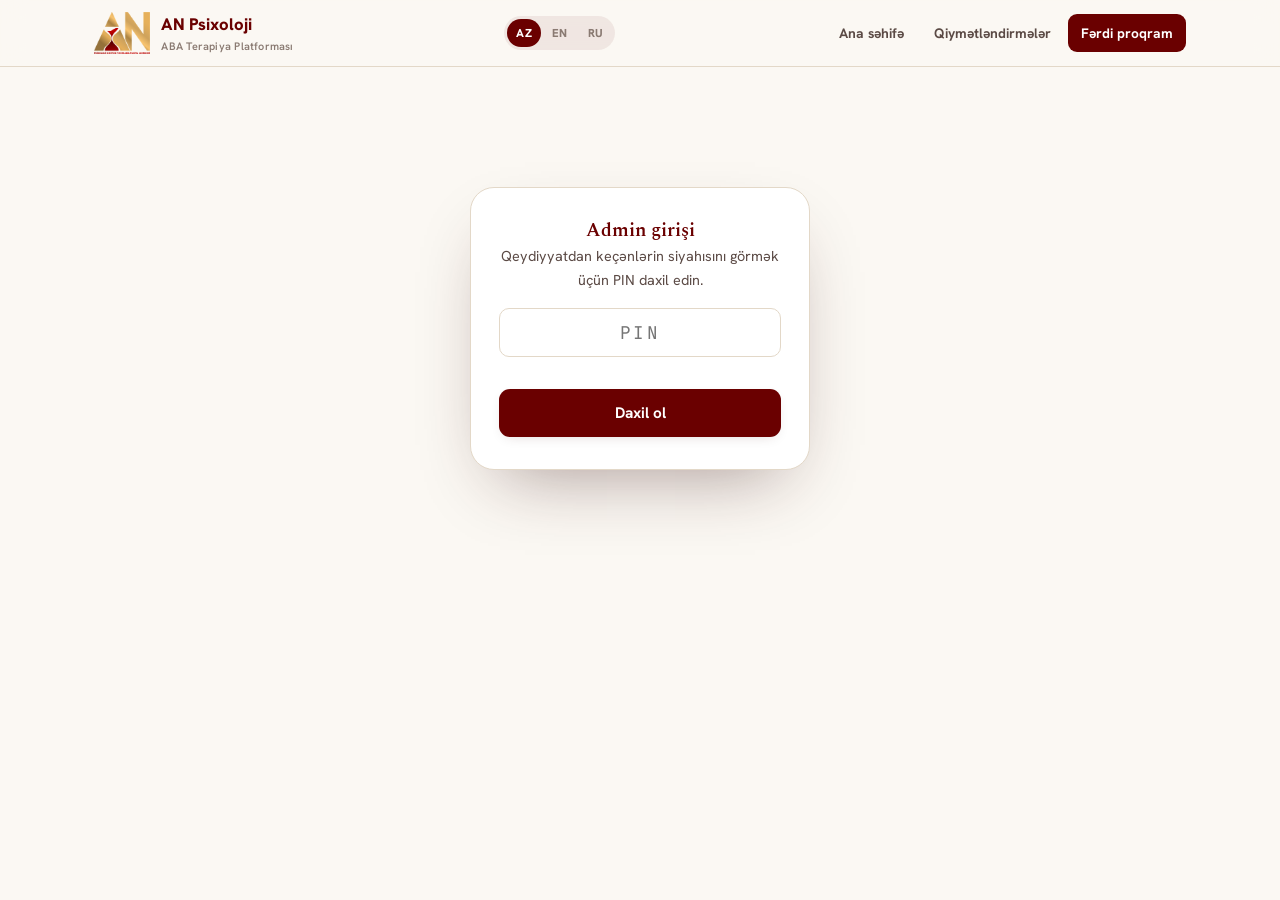
==== admin.html @ 9712e252 "Admin PIN sahəsi: hərf daxil etməyə icazə verildi" ====
<!DOCTYPE html><html lang="az"><head><meta charset="UTF-8"><meta name="viewport" content="width=device-width, initial-scale=1.0">
<title>Admin — Qeydiyyatlar | AN Psixoloji</title>
<meta name="robots" content="noindex, nofollow">
<link rel="stylesheet" href="assets/style.css?v=20260714g">
<link rel="manifest" href="manifest.json"><meta name="theme-color" content="#6A0000"><link rel="apple-touch-icon" href="icon-192.png"><link rel="icon" type="image/png" href="icon-192.png">
<style>
.admin-wrap{max-width:900px;margin:0 auto;padding:100px 24px 60px}
.pin-box{max-width:340px;margin:120px auto;background:#fff;border:1px solid var(--line);border-radius:var(--r-lg);
  padding:32px 28px;box-shadow:var(--shadow-lg);text-align:center}
.pin-box input{width:100%;font-size:1.1rem;text-align:center;letter-spacing:.15em;padding:12px;
  border:1px solid var(--line);border-radius:10px;margin:16px 0;font-family:'JetBrains Mono',monospace}
.pin-err{color:var(--low,#b34242);font-size:.85rem;min-height:1.2em}
.admin-table{width:100%;border-collapse:collapse;background:#fff;border-radius:var(--r);overflow:hidden;
  box-shadow:var(--shadow-sm);margin-top:20px}
.admin-table th{background:var(--cream);color:var(--bordo);text-align:left;padding:12px 16px;font-size:.82rem;
  text-transform:uppercase;letter-spacing:.04em}
.admin-table td{padding:12px 16px;border-top:1px solid var(--line);font-size:.92rem}
.admin-table tr:hover td{background:var(--paper)}
.admin-top{display:flex;justify-content:space-between;align-items:center;flex-wrap:wrap;gap:12px;margin-bottom:6px}
.admin-count{background:var(--bordo);color:#fff;border-radius:999px;padding:5px 14px;font-size:.82rem;font-weight:700}
#adminSearch{max-width:260px}
.empty-note{text-align:center;padding:40px;color:var(--ink-2)}
</style>
</head><body>
<header class="nav"><div class="wrap nav-in"><a href="index.html" class="brand" onclick="handleLogoTap(event)"><img src="logo.png" alt="AN Psixoloji Dəstək və Reabilitasiya Mərkəzi" class="logo-img"><span>AN Psixoloji<small>ABA Terapiya Platforması</small></span></a><div class="lang-switch"></div><button class="burger" onclick="toggleNav()" aria-label="Menyu">☰</button><nav class="nav-links" id="navLinks"><a href="index.html" data-i18n="nav_home">Ana səhifə</a><a href="qiymetlendirmeler.html" data-i18n="nav_assess">Qiymətləndirmələr</a><a href="proqram.html" class="cta" data-i18n="nav_program">Fərdi proqram</a></nav></div></header>

<div id="pinScreen" class="pin-box">
  <h3 style="margin-bottom:4px">Admin girişi</h3>
  <p class="muted" style="font-size:.9rem">Qeydiyyatdan keçənlərin siyahısını görmək üçün PIN daxil edin.</p>
  <input id="pinInput" type="password" placeholder="PIN" autocomplete="off" autocapitalize="characters">
  <div class="pin-err" id="pinErr"></div>
  <button class="btn btn-primary btn-block" onclick="checkPin()">Daxil ol</button>
</div>

<main id="adminMain" class="admin-wrap" style="display:none">
  <div class="admin-top">
    <div style="display:flex;gap:10px;align-items:center;flex-wrap:wrap">
      <h2 style="margin:0">Qeydiyyatdan keçənlər</h2>
      <span class="admin-count" id="regCount">0</span>
      <span class="admin-count" id="regRealCount" style="background:var(--teal)">0 SMS</span>
      <span class="admin-count" id="regBypassCount" style="background:var(--gold-2)">0 sınaq</span>
    </div>
    <input id="adminSearch" type="text" placeholder="Ad, iş yeri və ya nömrə axtar..." oninput="renderTable()">
  </div>
  <table class="admin-table">
    <thead><tr><th>Ad Soyad</th><th>İş yeri</th><th>Telefon</th><th>Tarix</th><th>Tip</th></tr></thead>
    <tbody id="regBody"></tbody>
  </table>
  <div class="empty-note" id="emptyNote" style="display:none">Hələ heç kim qeydiyyatdan keçməyib.</div>
</main>

<script src="assets/i18n.js?v=20260714g"></script>
<script src="assets/core.js?v=20260714g"></script>
<script>
const ADMIN_PIN = "AN2026EA";
let allRegs = [];

function checkPin(){
  const v = document.getElementById('pinInput').value.trim();
  if(v !== ADMIN_PIN){ document.getElementById('pinErr').textContent = 'Yanlış PIN.'; return; }
  document.getElementById('pinScreen').style.display='none';
  document.getElementById('adminMain').style.display='block';
  loadRegs();
}
document.getElementById('pinInput').addEventListener('keydown', e=>{ if(e.key==='Enter') checkPin(); });

async function loadRegs(){
  await abaEnsureFirebase();
  firebase.database().ref('aba_terapiya/registrations').on('value', snap=>{
    const val = snap.val() || {};
    allRegs = Object.values(val).sort((a,b)=>(b.ts||0)-(a.ts||0));
    renderTable();
  });
}
function renderTable(){
  const q = (document.getElementById('adminSearch').value||'').toLowerCase();
  const filtered = allRegs.filter(r =>
    (r.adSoyad||'').toLowerCase().includes(q) ||
    (r.isYeri||'').toLowerCase().includes(q) ||
    (r.phone||'').toLowerCase().includes(q)
  );
  const bypassCount = allRegs.filter(r=>r.bypass).length;
  document.getElementById('regCount').textContent = allRegs.length + ' toplam';
  document.getElementById('regRealCount').textContent = (allRegs.length - bypassCount) + ' SMS';
  document.getElementById('regBypassCount').textContent = bypassCount + ' sınaq';
  document.getElementById('emptyNote').style.display = filtered.length ? 'none' : 'block';
  document.getElementById('regBody').innerHTML = filtered.map(r => {
    const d = r.ts ? new Date(r.ts).toLocaleDateString('az-AZ',{year:'numeric',month:'short',day:'numeric'}) : '—';
    const tip = r.bypass ? '<span style="color:var(--gold-2);font-weight:700">Sınaq</span>' : '<span style="color:var(--teal-2);font-weight:700">SMS</span>';
    return `<tr><td>${esc(r.adSoyad)}</td><td>${esc(r.isYeri)}</td><td>${esc(r.phone)}</td><td>${d}</td><td>${tip}</td></tr>`;
  }).join('');
}
function esc(s){ const d=document.createElement('div'); d.textContent=s||''; return d.innerHTML; }
</script>
</body></html>
---- assets/style.css ----
/* ============================================================
   AN Psixoloji — ABA Terapiya Platforması
   Paylaşılan dizayn sistemi
   Brend: bordo #6A0000 · qızılı #D2A55D · teal #2A9D8F
============================================================ */
@import url('https://fonts.googleapis.com/css2?family=Spectral:ital,wght@0,400;0,500;0,600;0,700;0,800;1,400;1,500&family=Hanken+Grotesk:wght@400;500;600;700;800;900&family=JetBrains+Mono:wght@500;600&display=swap');

:root{
  --bordo:#6A0000;
  --bordo-2:#8a2020;
  --bordo-3:#4a0000;
  --gold:#D2A55D;
  --gold-2:#b9863a;
  --gold-soft:#e9d3ab;
  --teal:#2A9D8F;
  --teal-2:#1f7268;
  --teal-soft:#bfe3dd;
  --ink:#2a1c1c;
  --ink-2:#5b4a45;
  --ink-3:#8a7a72;
  --paper:#FBF8F3;
  --cream:#F3ECE0;
  --cream-2:#ece1cf;
  --line:#e3d8c8;
  --white:#fff;
  --ok:#2A9D8F;
  --mid:#c98a1e;
  --low:#b34242;
  --shadow-sm:0 4px 14px -6px rgba(58,20,20,.2);
  --shadow:0 16px 44px -20px rgba(58,20,20,.35);
  /* Alət rəng vurğusu — hər alət səhifəsi bunu öz rənginə dəyişir */
  --accent:#6A0000;
  --accent-2:#8a2020;
  --accent-soft:#f0e2e2;
  --shadow-lg:0 30px 70px -30px rgba(58,20,20,.45);
  --r:16px;
  --r-lg:24px;
  --ease:cubic-bezier(.22,1,.36,1);
}
*{box-sizing:border-box;margin:0;padding:0}
html{scroll-behavior:smooth}
body{
  font-family:'Hanken Grotesk',system-ui,sans-serif;
  background:var(--paper);color:var(--ink);line-height:1.62;
  -webkit-font-smoothing:antialiased;overflow-x:hidden;
}
h1,h2,h3,h4,h5{font-family:'Spectral',Georgia,serif;line-height:1.14;font-weight:600;color:var(--bordo)}
a{color:inherit}
img,svg{max-width:100%;display:block}
.wrap{max-width:1140px;margin:0 auto;padding:0 24px}
.narrow{max-width:880px;margin:0 auto;padding:0 24px}
.eyebrow{font-size:.72rem;letter-spacing:.22em;text-transform:uppercase;font-weight:800;color:var(--teal-2)}
.mono{font-family:'JetBrains Mono',monospace}
.muted{color:var(--ink-2)}

/* ---------- NAV ---------- */
.nav{position:sticky;top:0;z-index:100;background:rgba(251,248,243,.85);
  backdrop-filter:blur(12px);border-bottom:1px solid var(--line)}
.nav-in{display:flex;align-items:center;justify-content:space-between;height:66px}
.brand{display:flex;align-items:center;gap:11px;font-weight:800;color:var(--bordo);
  font-size:1.05rem;text-decoration:none}
.brand .logo{width:40px;height:40px;border-radius:11px;
  background:linear-gradient(135deg,var(--bordo),var(--bordo-2));
  display:grid;place-items:center;box-shadow:var(--shadow-sm)}
.brand .logo-img{height:42px;width:auto;display:block}
.brand small{display:block;font-size:.68rem;font-weight:600;color:var(--ink-3);letter-spacing:.02em}
.nav-links{display:flex;gap:4px;align-items:center}
.nav-links a{font-size:.86rem;font-weight:700;color:var(--ink-2);text-decoration:none;
  padding:8px 13px;border-radius:9px;transition:.2s var(--ease)}
.nav-links a:hover,.nav-links a.active{background:var(--cream);color:var(--bordo)}
.nav-links a.cta{background:var(--bordo);color:#fff}
.nav-links a.cta:hover{background:var(--bordo-2);color:#fff}
.burger{display:none;background:none;border:1px solid var(--line);border-radius:9px;
  width:42px;height:42px;font-size:1.2rem;cursor:pointer;color:var(--bordo)}
@media(max-width:880px){
  .nav-links{position:absolute;top:66px;left:0;right:0;flex-direction:column;align-items:stretch;
    background:var(--paper);border-bottom:1px solid var(--line);padding:12px 24px;gap:6px;
    display:none}
  .nav-links.open{display:flex}
  .nav-links a{padding:11px 14px}
  .burger{display:grid;place-items:center}
}

/* ---------- HERO ---------- */
.hero{position:relative;overflow:hidden;border-bottom:1px solid var(--line);
  background:radial-gradient(circle at 88% -20%,rgba(210,165,93,.28),transparent 42%),
    radial-gradient(circle at -5% 120%,rgba(42,157,143,.18),transparent 45%),var(--paper)}
.hero-grid{display:grid;grid-template-columns:1.05fr .95fr;gap:40px;align-items:center;padding:70px 0 64px;position:relative;z-index:2}
.hero-box{background:#fff;border:1px solid var(--line);border-radius:var(--r-lg);padding:36px 38px;
  box-shadow:0 26px 60px -26px rgba(58,20,20,.32),0 2px 0 rgba(210,165,93,.35) inset;
  opacity:0;transform:translateY(24px);animation:heroIn .8s var(--ease) .1s forwards}
.hero h1{font-size:clamp(2.1rem,6vw,4.4rem);letter-spacing:-1px;margin:16px 0 6px}
.hero h1 em{font-style:italic;font-weight:500;color:var(--teal-2)}
.hero .lead{font-size:1.16rem;color:var(--ink-2);max-width:540px;margin-top:14px}
.hero-cta{display:flex;gap:13px;margin-top:30px;flex-wrap:wrap}
.hero-cta .btn{opacity:0;transform:translateY(16px);animation:heroIn .7s var(--ease) forwards}
.hero-cta .btn:nth-child(1){animation-delay:.38s}
.hero-cta .btn:nth-child(2){animation-delay:.48s}
.hero-art{position:relative;opacity:0;animation:heroInArt 1s var(--ease) .22s forwards}
@keyframes heroIn{from{opacity:0;transform:translateY(24px)}to{opacity:1;transform:translateY(0)}}
@keyframes heroInArt{from{opacity:0;transform:translateY(18px) scale(.94)}to{opacity:1;transform:translateY(0) scale(1)}}
@media(max-width:900px){.hero-grid{grid-template-columns:1fr;gap:24px;padding:40px 0}.hero-art{order:-1;max-width:340px;margin:0 auto}}
@media(max-width:520px){.hero-box{padding:22px 18px;border-radius:18px}}

/* floating blobs — parallax dərinlik qatı (mobildə də görünür, ölçüsü azaldılıb) */
.hero-blob{position:absolute;border-radius:50%;filter:blur(2px);opacity:.55;animation:float 9s ease-in-out infinite;
  will-change:transform;pointer-events:none;z-index:1}
.hero-blob.b1{width:120px;height:120px;top:4%;right:6%;background:radial-gradient(circle,var(--gold-soft),transparent 70%)}
.hero-blob.b2{width:90px;height:90px;bottom:6%;left:4%;background:radial-gradient(circle,var(--teal-soft),transparent 70%);animation-delay:2s}
.hero-blob.b3{width:60px;height:60px;top:46%;right:14%;background:radial-gradient(circle,var(--bordo-2),transparent 70%);opacity:.22;animation-delay:4s}
@keyframes float{0%,100%{transform:translateY(0) scale(1)}50%{transform:translateY(-18px) scale(1.05)}}
@media(max-width:520px){.hero-blob.b1{width:70px;height:70px}.hero-blob.b2{width:55px;height:55px}.hero-blob.b3{display:none}}

/* hero parallax layer */
.hero-art{will-change:transform;transition:transform .12s linear}
.hero-box{will-change:transform;transition:transform .12s linear}
#ringOuter,#ringMiddle,#logoMark{will-change:transform;transition:transform .1s linear}
#logoMark{transform-box:fill-box;transform-origin:center}
.spin-slow,.spin-slow-rev,.float-logo{transform-box:fill-box;transform-origin:center}
.spin-slow{animation:spinSlow 46s linear infinite}
.spin-slow-rev{animation:spinSlow 32s linear infinite reverse}
.float-logo{animation:logoFloat 5s ease-in-out infinite}
@keyframes spinSlow{from{transform:rotate(0deg)}to{transform:rotate(360deg)}}
@keyframes logoFloat{0%,100%{transform:translateY(0)}50%{transform:translateY(-7px)}}
@media(prefers-reduced-motion:reduce){.hero-art,.hero-box,.hero-blob,#ringOuter,#ringMiddle,#logoMark,.spin-slow,.spin-slow-rev,.float-logo{transition:none!important;animation:none!important;opacity:1!important;transform:none!important}}

/* ---------- TELEFON DOĞRULAMA MODALI ---------- */
.verify-overlay{position:fixed;inset:0;background:rgba(42,20,20,.55);backdrop-filter:blur(3px);
  display:none;place-items:center;z-index:300;padding:20px}
.verify-overlay.show{display:grid}
.verify-modal{background:#fff;border-radius:var(--r-lg);padding:32px 28px;max-width:400px;width:100%;
  box-shadow:var(--shadow-lg);position:relative;animation:heroIn .35s var(--ease)}
.verify-modal h3{font-size:1.35rem;margin-bottom:8px}
.verify-modal .muted{font-size:.9rem;margin-bottom:18px}
.verify-modal label{display:block;font-size:.8rem;font-weight:700;color:var(--ink-2);margin:12px 0 5px}
.verify-modal input{width:100%;font-family:inherit;font-size:.95rem;padding:11px 14px;border:1px solid var(--line);
  border-radius:10px;background:var(--paper)}
.verify-modal input:focus{outline:none;border-color:var(--teal)}
.verify-modal .btn{margin-top:18px}
.verify-close{position:absolute;top:14px;right:14px;width:32px;height:32px;border-radius:50%;border:none;
  background:var(--cream);color:var(--ink-2);font-size:1.2rem;cursor:pointer;display:grid;place-items:center}
.verify-close:hover{background:var(--gold-soft)}
.verify-err{color:var(--low,#b34242);font-size:.85rem;min-height:1.1em;margin-top:8px}

/* ---------- BACK TO TOP ---------- */
.back-top{position:fixed;right:20px;bottom:20px;width:46px;height:46px;border-radius:50%;
  background:var(--bordo);color:#fff;border:none;display:grid;place-items:center;cursor:pointer;
  box-shadow:var(--shadow);opacity:0;visibility:hidden;transform:translateY(12px);
  transition:opacity .3s var(--ease),transform .3s var(--ease),background .2s;z-index:80}
.back-top.show{opacity:1;visibility:visible;transform:none}
.back-top:hover{background:var(--bordo-2)}
.back-top svg{width:20px;height:20px}

/* ---------- BUTTONS ---------- */
.btn{display:inline-flex;align-items:center;gap:9px;font-family:inherit;font-weight:700;
  font-size:.96rem;border-radius:11px;padding:14px 26px;cursor:pointer;border:none;
  text-decoration:none;transition:.22s var(--ease)}
.btn svg{width:18px;height:18px}
.btn-primary{background:var(--bordo);color:#fff;box-shadow:var(--shadow-sm)}
.btn-primary:hover{background:var(--bordo-2);transform:translateY(-2px);box-shadow:var(--shadow)}
.btn-gold{background:var(--gold);color:#3a2400}
.btn-gold:hover{background:#e2b76e;transform:translateY(-2px);box-shadow:var(--shadow)}
.btn-teal{background:var(--teal);color:#fff}
.btn-teal:hover{background:var(--teal-2);transform:translateY(-2px);box-shadow:var(--shadow)}
.btn-ghost{background:transparent;color:var(--bordo);border:1.5px solid var(--line)}
.btn-ghost:hover{border-color:var(--gold);background:var(--cream)}
.btn-block{width:100%;justify-content:center}

/* ---------- SECTIONS ---------- */
section{padding:74px 0;position:relative}
.sec-head{max-width:680px;margin:0 auto 44px;text-align:center}
.sec-head.left{margin-left:0;text-align:left}
.sec-head h2{font-size:clamp(1.9rem,4vw,2.8rem);margin:10px 0 12px}
.sec-head p{color:var(--ink-2);font-size:1.08rem}
.alt{background:var(--cream);border-top:1px solid var(--line);border-bottom:1px solid var(--line)}
.dark{background:linear-gradient(165deg,var(--bordo-3),var(--bordo));color:#f3e7d6}
.dark h2,.dark h3{color:var(--gold)}
.dark .eyebrow{color:var(--gold)}
.dark p{color:#e7d6c2}

/* ---------- ABOUT (şəkil + mətn) ---------- */
.about-grid{display:grid;grid-template-columns:.9fr 1.1fr;gap:48px;align-items:center}
.about-img{position:relative;border-radius:var(--r-lg);overflow:hidden;box-shadow:var(--shadow-lg);aspect-ratio:4/5}
.about-img img{width:100%;height:100%;object-fit:cover;display:block}
.about-img::after{content:"";position:absolute;inset:0;border-radius:var(--r-lg);box-shadow:inset 0 0 0 1px rgba(255,255,255,.15)}
@media(max-width:860px){.about-grid{grid-template-columns:1fr;gap:28px}.about-img{max-width:420px;margin:0 auto;aspect-ratio:16/10}}

/* ---------- CARDS / GRIDS ---------- */
.grid{display:grid;gap:20px}
.g4,.g3,.g2{display:grid;gap:20px}
.g4{grid-template-columns:repeat(4,1fr)}
.g3{grid-template-columns:repeat(3,1fr)}
.g2{grid-template-columns:repeat(2,1fr)}
@media(max-width:980px){.g4{grid-template-columns:repeat(2,1fr)}.g3{grid-template-columns:repeat(2,1fr)}}
@media(max-width:760px){.g3,.g2,.g4{grid-template-columns:1fr}}
.card{background:var(--white);border:1px solid var(--line);border-radius:var(--r);
  padding:26px;transition:.25s var(--ease);position:relative;overflow:hidden}
.card:hover{transform:translateY(-5px);box-shadow:var(--shadow);border-color:var(--gold-soft)}
.card .ic{width:50px;height:50px;border-radius:13px;background:var(--cream);
  display:grid;place-items:center;margin-bottom:15px}
.card .ic svg{width:26px;height:26px}
.card h3{font-size:1.25rem;margin-bottom:7px}
.card p{font-size:.95rem;color:var(--ink-2)}
.card.svc{padding:0}
.svc-img{aspect-ratio:16/10;overflow:hidden;background:var(--cream)}
.svc-img img{width:100%;height:100%;object-fit:cover;display:block;transition:transform .5s var(--ease)}
.card.svc:hover .svc-img img{transform:scale(1.06)}
.svc-body{padding:22px 24px 26px}
.svc-body .ic{margin-top:-42px;position:relative;z-index:2;box-shadow:0 8px 18px -8px rgba(58,20,20,.35);border:3px solid var(--white)}

/* ---------- TOOL CARDS (catalog) ---------- */
.tool-card{display:flex;flex-direction:column;background:var(--white);border:1px solid var(--line);
  border-radius:var(--r-lg);overflow:hidden;transition:.28s var(--ease);text-decoration:none;color:inherit;
  position:relative}
.tool-card:hover{transform:translateY(-6px);box-shadow:var(--shadow-lg);border-color:var(--gold)}
.tool-top{padding:26px 26px 18px;background:linear-gradient(135deg,var(--cream),#fff);position:relative}
.tool-badge{position:absolute;top:18px;right:18px;font-family:'JetBrains Mono',monospace;
  font-size:.7rem;font-weight:600;background:var(--bordo);color:var(--gold);padding:5px 11px;border-radius:20px}
.tool-ill{width:64px;height:64px;margin-bottom:14px}
.tool-card h3{font-size:1.32rem;margin-bottom:3px}
.tool-abbr{font-family:'JetBrains Mono',monospace;font-size:.82rem;color:var(--teal-2);font-weight:600}
.tool-body{padding:0 26px 22px;flex:1;display:flex;flex-direction:column}
.tool-body p{font-size:.93rem;color:var(--ink-2);margin:10px 0 14px;flex:1}
.tool-meta{display:flex;gap:8px;flex-wrap:wrap;margin-bottom:16px}
.meta-pill{font-size:.74rem;font-weight:700;background:var(--cream);color:var(--bordo-2);
  padding:4px 11px;border-radius:20px;border:1px solid var(--line)}
.tool-go{display:flex;align-items:center;justify-content:space-between;font-weight:800;
  color:var(--bordo);border-top:1px solid var(--line);padding-top:15px;font-size:.92rem}
.tool-go .arrow{width:34px;height:34px;border-radius:50%;background:var(--bordo);color:#fff;
  display:grid;place-items:center;transition:.25s var(--ease)}
.tool-card:hover .tool-go .arrow{transform:translateX(4px);background:var(--gold);color:#3a2400}
.done-flag{position:absolute;top:0;left:0;background:var(--teal);color:#fff;font-size:.7rem;
  font-weight:700;padding:5px 14px;border-radius:0 0 12px 0;display:none;z-index:2}
.tool-card.completed .done-flag{display:block}

/* ---------- TIMELINE ---------- */
.timeline{position:relative;max-width:840px;margin:0 auto}
.timeline::before{content:"";position:absolute;left:25px;top:10px;bottom:10px;width:3px;
  background:linear-gradient(var(--bordo),var(--gold),var(--teal));border-radius:3px}
.tstep{position:relative;padding:0 0 18px 70px}
.tnum{position:absolute;left:0;top:6px;width:52px;height:52px;border-radius:50%;
  background:var(--bordo);color:var(--gold);display:grid;place-items:center;
  font-family:'Spectral',serif;font-weight:700;font-size:1.3rem;border:4px solid var(--paper);z-index:2}
.tstep:nth-child(n+5) .tnum{background:var(--teal);color:#fff}
.tcard{background:var(--white);border:1px solid var(--line);border-radius:14px;padding:18px 22px;
  transition:.2s var(--ease)}
.tcard:hover{box-shadow:var(--shadow);border-color:var(--gold-soft)}
.tcard .ten{font-size:.76rem;color:var(--teal-2);font-weight:700;letter-spacing:.04em;text-transform:uppercase}
.tcard h3{font-size:1.18rem;margin:3px 0 7px}
.tcard p{font-size:.94rem;color:var(--ink-2)}
.chips{display:flex;flex-wrap:wrap;gap:7px;margin-top:11px}
.chip{font-size:.75rem;font-weight:700;background:var(--cream);color:var(--bordo);
  padding:4px 11px;border-radius:20px;border:1px solid var(--line)}
@media(max-width:560px){.tstep{padding-left:58px}.tnum{width:44px;height:44px;font-size:1.05rem}.timeline::before{left:21px}}

/* ---------- ASSESSMENT (tool pages) ---------- */
.page-hero{background:linear-gradient(165deg,color-mix(in srgb,var(--accent) 78%,#000),var(--accent));color:#f3e7d6;
  padding:48px 0 44px;position:relative;overflow:hidden}
.page-hero .eyebrow{color:var(--gold)}
.page-hero h1{color:#fff;font-size:clamp(2rem,5vw,3rem);margin:10px 0 8px}
.page-hero p{color:#e7d6c2;max-width:600px;font-size:1.05rem}
.crumb{display:flex;gap:8px;align-items:center;font-size:.84rem;color:#d8c3a8;margin-bottom:6px}
.crumb a{color:var(--gold);text-decoration:none;font-weight:700}
.page-hero .h-ill{position:absolute;right:-20px;bottom:-30px;width:230px;opacity:.5;pointer-events:none}

.instr{background:var(--white);border:1px solid var(--line);border-left:5px solid var(--accent);
  border-radius:14px;padding:24px 26px;margin:-30px auto 34px;max-width:880px;box-shadow:var(--shadow);position:relative}
.instr h3{font-size:1.2rem;display:flex;align-items:center;gap:9px;margin-bottom:12px}
.instr ol{margin-left:20px;display:grid;gap:8px}
.instr li{font-size:.95rem;color:var(--ink-2)}
.instr li b{color:var(--bordo)}
.scale-key{display:flex;gap:14px;flex-wrap:wrap;margin-top:16px;padding-top:14px;border-top:1px dashed var(--line)}
.scale-key span{font-size:.82rem;font-weight:700;display:flex;align-items:center;gap:7px}
.dot{width:14px;height:14px;border-radius:50%}

.profile-bar{background:var(--cream);border:1px solid var(--line);border-radius:14px;
  padding:16px 20px;margin:0 auto 26px;max-width:880px;display:flex;gap:14px;align-items:center;flex-wrap:wrap}
.profile-bar input{font-family:inherit;font-size:.95rem;padding:10px 14px;border:1px solid var(--line);
  border-radius:9px;background:#fff;color:var(--ink)}
.profile-bar input:focus{outline:none;border-color:var(--teal)}
.profile-bar .pf-name{flex:1;min-width:160px}
.profile-bar label{font-size:.8rem;font-weight:700;color:var(--ink-2)}

.domain{background:var(--white);border:1px solid var(--line);border-radius:var(--r);
  padding:22px 24px;margin-bottom:18px;max-width:880px;margin-left:auto;margin-right:auto}
.domain-head{display:flex;justify-content:space-between;align-items:center;gap:12px;
  margin-bottom:8px;flex-wrap:wrap}
.domain-head h3{font-size:1.18rem;display:flex;align-items:center;gap:10px}
.domain-head .num{width:30px;height:30px;border-radius:9px;background:var(--accent-soft);color:var(--accent);
  display:grid;place-items:center;font-family:'JetBrains Mono',monospace;font-size:.82rem;font-weight:600}
.domain-head small{color:var(--ink-3);font-size:.82rem;font-weight:600}
.qrow{display:flex;justify-content:space-between;align-items:center;gap:16px;
  padding:13px 0;border-bottom:1px dashed var(--line)}
.qrow:last-child{border-bottom:none}
.qrow .qt{font-size:.95rem;color:var(--ink)}
.opts{display:flex;gap:6px;flex-shrink:0}
.opts button{border:1.5px solid var(--line);background:#fff;color:var(--ink-2);font-family:inherit;
  font-size:.78rem;font-weight:700;padding:7px 12px;border-radius:9px;cursor:pointer;transition:.15s}
.opts button:hover{border-color:var(--gold)}
.opts button.sel[data-v="2"]{background:var(--teal);border-color:var(--teal);color:#fff}
.opts button.sel[data-v="1"]{background:var(--gold);border-color:var(--gold);color:#3a2400}
.opts button.sel[data-v="0"]{background:var(--low);border-color:var(--low);color:#fff}
/* single-choice (FBA) */
.opts.single button.sel{background:var(--accent);border-color:var(--accent);color:#fff}
@media(max-width:560px){.qrow{flex-direction:column;align-items:flex-start;gap:9px}}

.assess-actions{max-width:880px;margin:24px auto 0;display:flex;gap:12px;flex-wrap:wrap;
  position:sticky;bottom:16px;z-index:20}
.assess-actions .btn{box-shadow:var(--shadow)}

/* progress meter */
.meter{position:fixed;top:66px;left:0;height:4px;background:var(--accent);width:0;z-index:90;transition:width .3s}

/* ---------- RESULTS ---------- */
.results{max-width:880px;margin:30px auto 0;background:var(--white);border:1px solid var(--line);
  border-radius:var(--r-lg);padding:32px;display:none;box-shadow:var(--shadow)}
.results.show{display:block;animation:rise .5s var(--ease)}
@keyframes rise{from{opacity:0;transform:translateY(16px)}to{opacity:1;transform:none}}
.res-top{display:flex;gap:24px;align-items:center;flex-wrap:wrap;margin-bottom:22px}
.ring{position:relative;width:130px;height:130px;flex-shrink:0}
.ring svg{transform:rotate(-90deg)}
.ring .rt{position:absolute;inset:0;display:grid;place-items:center;text-align:center}
.ring .rt b{font-family:'Spectral',serif;font-size:2rem;color:var(--bordo);line-height:1}
.ring .rt span{font-size:.72rem;color:var(--ink-3);font-weight:700}
.level-badge{display:inline-flex;align-items:center;gap:11px;background:var(--cream);
  border:1px solid var(--line);border-radius:30px;padding:9px 20px;font-weight:800;color:var(--bordo)}
.level-badge .lv{font-family:'Spectral',serif;font-size:1.5rem}
.bar{margin:13px 0}
.bar .bl{display:flex;justify-content:space-between;font-size:.88rem;font-weight:700;margin-bottom:6px}
.bar .track{height:13px;background:var(--cream);border-radius:8px;overflow:hidden}
.bar .fill{height:100%;border-radius:8px;width:0;transition:width 1s var(--ease)}
.reco{background:var(--cream);border:1px solid var(--line);border-radius:14px;padding:20px 22px;margin-top:20px}
.reco h4{font-size:1.1rem;margin-bottom:10px;display:flex;align-items:center;gap:8px}
.reco ul{list-style:none;display:grid;gap:7px}
.reco li{font-size:.94rem;color:var(--ink-2);padding-left:24px;position:relative}
.reco li::before{content:"›";position:absolute;left:7px;color:var(--teal);font-weight:800}
.reco li b{color:var(--bordo)}
.res-actions{display:flex;gap:12px;margin-top:22px;flex-wrap:wrap}
.saved-note{font-size:.85rem;color:var(--teal-2);font-weight:700;margin-top:12px;display:none}
.saved-note.show{display:flex;align-items:center;gap:7px}

/* ---------- callout / note ---------- */
.note{background:var(--cream);border:1px solid var(--line);border-radius:12px;padding:14px 18px;
  font-size:.86rem;color:var(--ink-2);display:flex;gap:11px;align-items:flex-start}
.note svg{flex-shrink:0;width:20px;height:20px;color:var(--gold-2);margin-top:2px}

/* ---------- program page ---------- */
.prog-empty{text-align:center;max-width:520px;margin:40px auto;padding:40px;background:var(--white);
  border:1px dashed var(--line);border-radius:var(--r-lg)}
.prog-empty svg{width:90px;height:90px;margin:0 auto 18px;opacity:.8}
.prog-card{background:var(--white);border:1px solid var(--line);border-radius:var(--r);padding:24px;margin-bottom:18px}
.prog-card.goal{border-left:5px solid var(--teal)}
.summary-grid{display:grid;grid-template-columns:repeat(auto-fit,minmax(150px,1fr));gap:14px;margin-bottom:24px}
.stat{background:var(--white);border:1px solid var(--line);border-radius:14px;padding:18px;text-align:center}
.stat b{font-family:'Spectral',serif;font-size:2.1rem;color:var(--bordo);display:block;line-height:1}
.stat span{font-size:.82rem;color:var(--ink-3);font-weight:700}
.goal-head{display:flex;justify-content:space-between;align-items:baseline;gap:10px;flex-wrap:wrap}
.goal-tag{font-size:.74rem;font-weight:800;padding:4px 12px;border-radius:20px}
.tag-pri{background:#fbe4e4;color:var(--low)}
.tag-mid{background:#fbf0d8;color:var(--gold-2)}
.tag-ok{background:var(--teal-soft);color:var(--teal-2)}

/* ---------- FOOTER ---------- */
.footer{background:linear-gradient(165deg,var(--bordo),var(--bordo-3));color:#e9d9c4;
  padding:56px 0 34px;position:relative;overflow:hidden}
.footer-grid{display:grid;grid-template-columns:1.4fr 1fr 1fr;gap:34px;margin-bottom:34px}
@media(max-width:760px){.footer-grid{grid-template-columns:1fr;gap:24px}}
.footer h4{color:var(--gold);font-size:1.05rem;margin-bottom:14px}
.footer .fbrand{font-family:'Spectral',serif;font-size:1.4rem;color:var(--gold);margin-bottom:8px}
.footer p{font-size:.92rem;color:#d8c3a8;max-width:340px}
.footer ul{list-style:none;display:grid;gap:9px}
.footer a{color:#e9d9c4;text-decoration:none;font-size:.92rem;transition:.2s}
.footer a:hover{color:var(--gold)}
.footer-bot{border-top:1px solid rgba(210,165,93,.25);padding-top:22px;display:flex;
  justify-content:space-between;align-items:center;gap:14px;flex-wrap:wrap}
.footer-bot .by{font-size:.92rem;color:#cbb595}
.footer-bot .by b{color:var(--gold)}
.ig{display:inline-flex;align-items:center;gap:8px;background:rgba(210,165,93,.14);
  padding:9px 17px;border-radius:30px;border:1px solid rgba(210,165,93,.3);
  text-decoration:none;color:var(--gold)!important;font-weight:700;font-size:.9rem;transition:.2s}
.ig:hover{background:rgba(210,165,93,.24)}

/* ---------- reveal animation ---------- */
.reveal{opacity:0;transform:translateY(26px);transition:opacity .7s var(--ease),transform .7s var(--ease)}
.reveal.in{opacity:1;transform:none}
.reveal.d1{transition-delay:.08s}.reveal.d2{transition-delay:.16s}
.reveal.d3{transition-delay:.24s}.reveal.d4{transition-delay:.32s}

:focus-visible{outline:3px solid var(--teal);outline-offset:2px;border-radius:5px}
@media(prefers-reduced-motion:reduce){
  *{animation:none!important;transition:none!important;scroll-behavior:auto}
  .reveal{opacity:1;transform:none}
}

/* ---------- ALƏT VURĞU DÜYMƏSİ ---------- */
.btn-accent{background:var(--accent);color:#fff;box-shadow:var(--shadow-sm)}
.btn-accent:hover{background:var(--accent-2);transform:translateY(-2px);box-shadow:var(--shadow)}

/* ---------- FOKUS / TAM EKRAN REJİMİ ---------- */
.focus-bar{max-width:880px;margin:0 auto 18px;display:flex;justify-content:flex-end}
.focus-toggle{display:inline-flex;align-items:center;gap:8px;background:var(--accent-soft);
  color:var(--accent);border:1.5px solid var(--accent);font-family:inherit;font-weight:700;
  font-size:.85rem;padding:9px 16px;border-radius:30px;cursor:pointer;transition:.2s}
.focus-toggle:hover{background:var(--accent);color:#fff}
.focus-exit{display:none;position:fixed;top:14px;right:14px;z-index:120;background:var(--accent);
  color:#fff;border:none;font-family:inherit;font-weight:700;font-size:.85rem;padding:10px 18px;
  border-radius:30px;cursor:pointer;box-shadow:var(--shadow);align-items:center;gap:8px}
body.focus .nav,body.focus .page-hero,body.focus .footer,body.focus .focus-bar{display:none}
body.focus .meter{top:0}
body.focus{background:var(--paper)}
body.focus .focus-exit{display:inline-flex}
body.focus main,body.focus .assess-wrap{padding-top:26px}
body.focus .instr{margin-top:22px}
body.focus .domain{max-width:920px}
body.focus .qrow .qt{font-size:1.05rem}
body.focus .opts button{font-size:.85rem;padding:9px 15px}
body.focus .domain-head h3{font-size:1.3rem}

/* ---------- ƏLAQƏ FOOTER ---------- */
.contact-row{display:flex;gap:22px;flex-wrap:wrap;margin:6px 0 2px}
.contact-row a,.contact-row span{display:inline-flex;align-items:center;gap:8px;color:#e2d2bb;
  text-decoration:none;font-size:.9rem;font-weight:600;transition:.2s}
.contact-row a:hover{color:var(--gold)}
.contact-row svg{width:16px;height:16px;flex-shrink:0;stroke:var(--gold)}

/* ---------- KONKRET PLAN BLOKLARI ---------- */
.plan{background:var(--cream);border:1px solid var(--line);border-left:4px solid var(--accent);
  border-radius:13px;padding:18px 20px;margin:14px 0}
.plan-head{display:flex;justify-content:space-between;align-items:baseline;gap:10px;margin-bottom:8px}
.plan-head h5{font-family:'Spectral',serif;font-size:1.12rem;color:var(--bordo);margin:0}
.plan-head .pct{font-weight:800;color:var(--gold-2);font-size:.9rem;white-space:nowrap}
.plan .method{font-size:.9rem;color:var(--ink-2);margin-bottom:10px}
.plan .method b{color:var(--bordo)}
.steps-label{font-size:.74rem;font-weight:800;letter-spacing:.05em;text-transform:uppercase;color:var(--teal-2)}
.plan ol{margin:6px 0 12px 20px;display:grid;gap:6px}
.plan ol li{font-size:.92rem;color:var(--ink-2)}
.parent-task{background:#fff;border:1px dashed var(--gold);border-radius:10px;padding:11px 14px;
  font-size:.9rem;color:var(--ink-2);display:flex;gap:9px;align-items:flex-start}
.parent-task b{color:var(--bordo)}
.parent-task svg{width:18px;height:18px;flex-shrink:0;stroke:var(--gold-2);margin-top:1px}

/* valideyn tapşırıqları (proqram) */
.ptask{display:flex;gap:12px;background:var(--white);border:1px solid var(--line);
  border-left:4px solid var(--gold);border-radius:12px;padding:14px 16px;margin:10px 0}
.ptask .n{flex-shrink:0;width:30px;height:30px;border-radius:9px;background:var(--gold-soft);
  color:var(--bordo-2);display:grid;place-items:center;font-weight:800;
  font-family:'JetBrains Mono',monospace;font-size:.85rem}
.ptask p{font-size:.93rem;color:var(--ink-2);margin:0}
.ptask p b{color:var(--bordo)}
.prog-card.goal ol.gsteps{margin:10px 0 0 20px;display:grid;gap:6px}
.prog-card.goal ol.gsteps li{font-size:.92rem;color:var(--ink-2)}
.sec-divider{font-family:'Spectral',serif;font-size:1.5rem;color:var(--bordo);
  margin:32px 0 14px;display:flex;align-items:center;gap:12px}
.sec-divider::after{content:"";flex:1;height:1px;background:var(--line)}

/* ===== Dil keçidi, index əlavələri, overflow qorunması ===== */
.lang-switch{display:inline-flex;gap:2px;background:rgba(106,0,0,.07);border-radius:999px;padding:3px;margin:0 6px;vertical-align:middle;flex-shrink:0}
.lang-switch button{border:none;background:none;font:inherit;font-size:.72rem;font-weight:800;letter-spacing:.03em;color:var(--ink-3,#8a7a72);padding:5px 9px;border-radius:999px;cursor:pointer;transition:.18s}
.lang-switch button.on{background:var(--bordo);color:#fff}
.lang-switch button:hover:not(.on){color:var(--bordo)}
@media(max-width:520px){.lang-switch button{padding:5px 6px;font-size:.68rem}.brand small{display:none}}
.hero-copy{max-width:560px}
.hero-copy>p{font-size:1.14rem;color:var(--ink-2,#5b4a45);max-width:540px;margin-top:14px}
.hart{width:100%;height:auto;display:block}
.stats{padding:30px 0;background:var(--cream,#F3ECE0)}
.stat-card{background:var(--white,#fff);border:1px solid var(--line);border-radius:16px;padding:22px 18px;text-align:center}
.stat-card b{font-family:'Spectral',serif;font-size:2.1rem;color:var(--bordo);display:block;line-height:1}
.stat-card span{font-size:.82rem;color:var(--ink-3,#8a7a72);font-weight:700;display:block;margin-top:6px}
.btn-ghost-light{background:transparent;border:1px solid rgba(255,255,255,.55);color:#fff}
.btn-ghost-light:hover{background:rgba(255,255,255,.14)}
/* overflow / kənara çıxma qorunması */
html,body{max-width:100%;overflow-x:hidden}
*{min-width:0}
img{max-width:100%;height:auto}
.hart,.hero-art svg{max-width:100%;height:auto}
.wrap{box-sizing:border-box}

/* PWA install düyməsi */
.pwa-install{position:fixed;left:50%;bottom:18px;transform:translateX(-50%);z-index:60;
  display:inline-flex;align-items:center;gap:8px;background:var(--bordo);color:#fff;border:none;
  font:inherit;font-weight:700;font-size:.9rem;padding:12px 20px;border-radius:999px;cursor:pointer;
  box-shadow:0 10px 30px rgba(106,0,0,.35);animation:pwaUp .4s var(--ease,ease) both}
.pwa-install:hover{background:var(--bordo-2,#8a2020)}
@keyframes pwaUp{from{opacity:0;transform:translate(-50%,16px)}to{opacity:1;transform:translate(-50%,0)}}
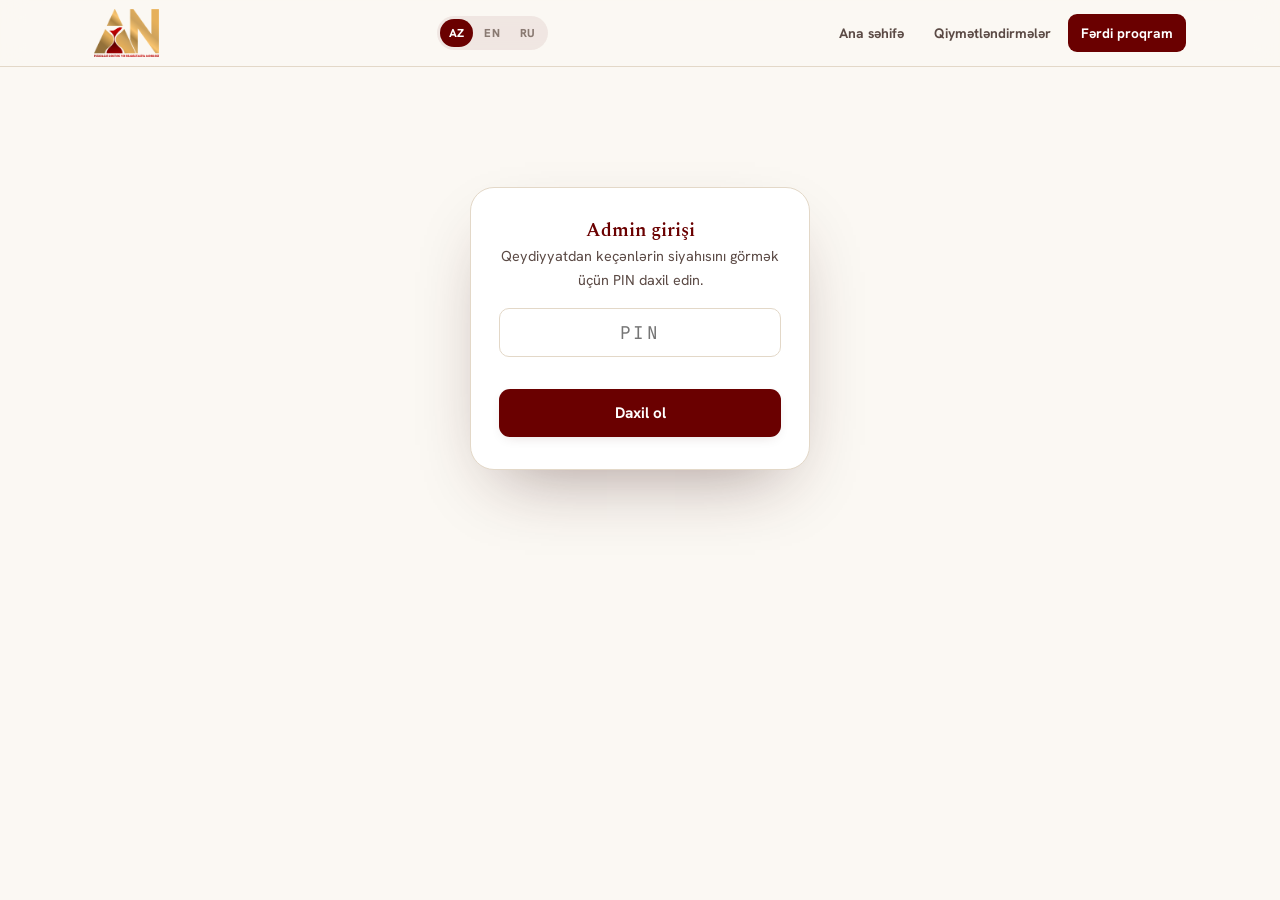
==== commit 34ceaab2: "Header: yalnız loqo, mətn silindi (admin.html)" ====
--- a/admin.html
+++ b/admin.html
@@ -1,7 +1,7 @@
 <!DOCTYPE html><html lang="az"><head><meta charset="UTF-8"><meta name="viewport" content="width=device-width, initial-scale=1.0">
 <title>Admin — Qeydiyyatlar | AN Psixoloji</title>
 <meta name="robots" content="noindex, nofollow">
-<link rel="stylesheet" href="assets/style.css?v=20260714g">
+<link rel="stylesheet" href="assets/style.css?v=20260714j">
 <link rel="manifest" href="manifest.json"><meta name="theme-color" content="#6A0000"><link rel="apple-touch-icon" href="icon-192.png"><link rel="icon" type="image/png" href="icon-192.png">
 <style>
 .admin-wrap{max-width:900px;margin:0 auto;padding:100px 24px 60px}
@@ -18,11 +18,22 @@
 .admin-table tr:hover td{background:var(--paper)}
 .admin-top{display:flex;justify-content:space-between;align-items:center;flex-wrap:wrap;gap:12px;margin-bottom:6px}
 .admin-count{background:var(--bordo);color:#fff;border-radius:999px;padding:5px 14px;font-size:.82rem;font-weight:700}
+.reg-grid{display:grid;grid-template-columns:repeat(auto-fill,minmax(230px,1fr));gap:16px;margin-top:20px}
+.reg-card{background:#fff;border:1px solid var(--line);border-radius:var(--r);padding:20px;
+  box-shadow:var(--shadow-sm);transition:.2s ease;position:relative}
+.reg-card:hover{transform:translateY(-3px);box-shadow:var(--shadow)}
+.reg-card .rc-name{font-family:'Spectral',serif;font-size:1.1rem;color:var(--bordo);font-weight:700;margin-bottom:10px;padding-right:64px}
+.reg-card .rc-row{display:flex;align-items:center;gap:8px;font-size:.88rem;color:var(--ink-2);margin-top:7px}
+.reg-card .rc-row svg{width:15px;height:15px;flex-shrink:0;color:var(--teal-2)}
+.reg-card .rc-tag{position:absolute;top:18px;right:18px;font-size:.68rem;font-weight:800;letter-spacing:.03em;
+  padding:4px 10px;border-radius:999px;text-transform:uppercase}
+.reg-card .rc-tag.sms{background:var(--teal-soft);color:var(--teal-2)}
+.reg-card .rc-tag.bypass{background:var(--gold-soft);color:var(--gold-2)}
 #adminSearch{max-width:260px}
 .empty-note{text-align:center;padding:40px;color:var(--ink-2)}
 </style>
 </head><body>
-<header class="nav"><div class="wrap nav-in"><a href="index.html" class="brand" onclick="handleLogoTap(event)"><img src="logo.png" alt="AN Psixoloji Dəstək və Reabilitasiya Mərkəzi" class="logo-img"><span>AN Psixoloji<small>ABA Terapiya Platforması</small></span></a><div class="lang-switch"></div><button class="burger" onclick="toggleNav()" aria-label="Menyu">☰</button><nav class="nav-links" id="navLinks"><a href="index.html" data-i18n="nav_home">Ana səhifə</a><a href="qiymetlendirmeler.html" data-i18n="nav_assess">Qiymətləndirmələr</a><a href="proqram.html" class="cta" data-i18n="nav_program">Fərdi proqram</a></nav></div></header>
+<header class="nav"><div class="wrap nav-in"><a href="index.html" class="brand" onclick="handleLogoTap(event)"><img src="logo.png" alt="AN Psixoloji Dəstək və Reabilitasiya Mərkəzi" class="logo-img"></a><div class="lang-switch"></div><button class="burger" onclick="toggleNav()" aria-label="Menyu">☰</button><nav class="nav-links" id="navLinks"><a href="index.html" data-i18n="nav_home">Ana səhifə</a><a href="qiymetlendirmeler.html" data-i18n="nav_assess">Qiymətləndirmələr</a><a href="proqram.html" class="cta" data-i18n="nav_program">Fərdi proqram</a></nav></div></header>
 
 <div id="pinScreen" class="pin-box">
   <h3 style="margin-bottom:4px">Admin girişi</h3>
@@ -42,15 +53,12 @@
     </div>
     <input id="adminSearch" type="text" placeholder="Ad, iş yeri və ya nömrə axtar..." oninput="renderTable()">
   </div>
-  <table class="admin-table">
-    <thead><tr><th>Ad Soyad</th><th>İş yeri</th><th>Telefon</th><th>Tarix</th><th>Tip</th></tr></thead>
-    <tbody id="regBody"></tbody>
-  </table>
+  <div class="reg-grid" id="regBody"></div>
   <div class="empty-note" id="emptyNote" style="display:none">Hələ heç kim qeydiyyatdan keçməyib.</div>
 </main>
 
-<script src="assets/i18n.js?v=20260714g"></script>
-<script src="assets/core.js?v=20260714g"></script>
+<script src="assets/i18n.js?v=20260714j"></script>
+<script src="assets/core.js?v=20260714j"></script>
 <script>
 const ADMIN_PIN = "AN2026EA";
 let allRegs = [];
@@ -84,10 +92,16 @@
   document.getElementById('regRealCount').textContent = (allRegs.length - bypassCount) + ' SMS';
   document.getElementById('regBypassCount').textContent = bypassCount + ' sınaq';
   document.getElementById('emptyNote').style.display = filtered.length ? 'none' : 'block';
+  const icWork='<svg viewBox="0 0 24 24" fill="none" stroke="currentColor" stroke-width="2"><rect x="3" y="7" width="18" height="13" rx="2"/><path d="M8 7V5a2 2 0 012-2h4a2 2 0 012 2v2"/></svg>';
+  const icPhone='<svg viewBox="0 0 24 24" fill="none" stroke="currentColor" stroke-width="2"><path d="M22 16.9v3a2 2 0 01-2.2 2 19.8 19.8 0 01-8.6-3 19.5 19.5 0 01-6-6 19.8 19.8 0 01-3-8.6A2 2 0 014.1 2h3a2 2 0 012 1.7c.1.9.3 1.8.6 2.6a2 2 0 01-.5 2.1L8.1 9.9a16 16 0 006 6l1.5-1.1a2 2 0 012.1-.5c.8.3 1.7.5 2.6.6a2 2 0 011.7 2z"/></svg>';
+  const icDate='<svg viewBox="0 0 24 24" fill="none" stroke="currentColor" stroke-width="2"><rect x="3" y="5" width="18" height="16" rx="2"/><path d="M16 3v4M8 3v4M3 10h18"/></svg>';
   document.getElementById('regBody').innerHTML = filtered.map(r => {
     const d = r.ts ? new Date(r.ts).toLocaleDateString('az-AZ',{year:'numeric',month:'short',day:'numeric'}) : '—';
-    const tip = r.bypass ? '<span style="color:var(--gold-2);font-weight:700">Sınaq</span>' : '<span style="color:var(--teal-2);font-weight:700">SMS</span>';
-    return `<tr><td>${esc(r.adSoyad)}</td><td>${esc(r.isYeri)}</td><td>${esc(r.phone)}</td><td>${d}</td><td>${tip}</td></tr>`;
+    const tag = r.bypass ? '<span class="rc-tag bypass">Sınaq</span>' : '<span class="rc-tag sms">SMS</span>';
+    return `<div class="reg-card">${tag}<div class="rc-name">${esc(r.adSoyad)}</div>
+      <div class="rc-row">${icWork}<span>${esc(r.isYeri)}</span></div>
+      <div class="rc-row">${icPhone}<span>${esc(r.phone)}</span></div>
+      <div class="rc-row">${icDate}<span>${d}</span></div></div>`;
   }).join('');
 }
 function esc(s){ const d=document.createElement('div'); d.textContent=s||''; return d.innerHTML; }
--- a/assets/style.css
+++ b/assets/style.css
@@ -62,7 +62,7 @@
 .brand .logo{width:40px;height:40px;border-radius:11px;
   background:linear-gradient(135deg,var(--bordo),var(--bordo-2));
   display:grid;place-items:center;box-shadow:var(--shadow-sm)}
-.brand .logo-img{height:42px;width:auto;display:block}
+.brand .logo-img{height:48px;width:auto;display:block}
 .brand small{display:block;font-size:.68rem;font-weight:600;color:var(--ink-3);letter-spacing:.02em}
 .nav-links{display:flex;gap:4px;align-items:center}
 .nav-links a{font-size:.86rem;font-weight:700;color:var(--ink-2);text-decoration:none;
@@ -309,7 +309,7 @@
 .assess-actions .btn{box-shadow:var(--shadow)}
 
 /* progress meter */
-.meter{position:fixed;top:66px;left:0;height:4px;background:var(--accent);width:0;z-index:90;transition:width .3s}
+.meter{display:none;position:fixed;top:66px;left:0;height:4px;background:var(--accent);width:0;z-index:90;transition:width .3s}
 
 /* ---------- RESULTS ---------- */
 .results{max-width:880px;margin:30px auto 0;background:var(--white);border:1px solid var(--line);
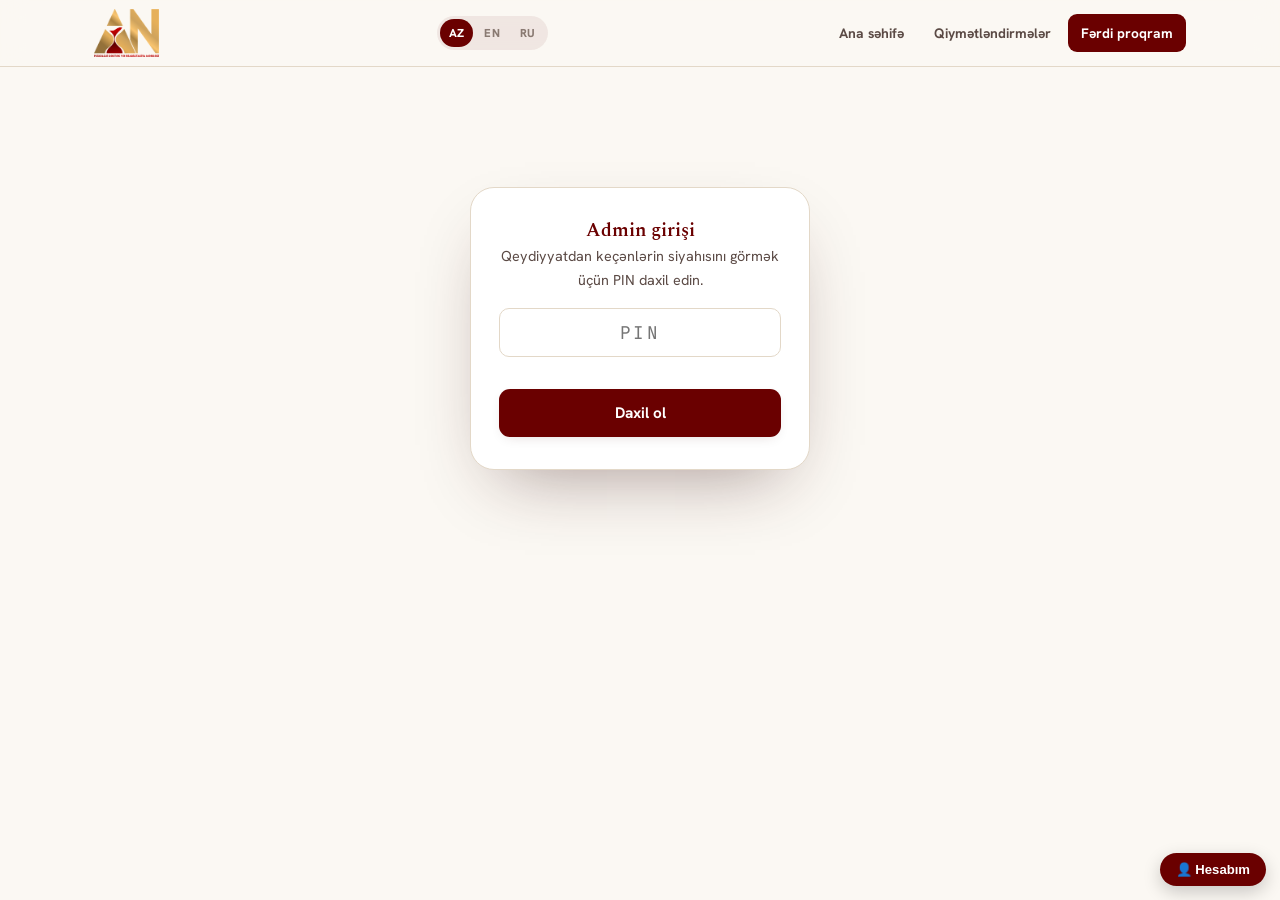
==== commit a5980993: "Açılışda yeni versiya yoxlaması Co-Authored-By: Claude Opus 5.5 <noreply@anthropic.com> Claude-Sessi" ====
--- a/admin.html
+++ b/admin.html
@@ -1,7 +1,7 @@
 <!DOCTYPE html><html lang="az"><head><meta charset="UTF-8"><meta name="viewport" content="width=device-width, initial-scale=1.0">
 <title>Admin — Qeydiyyatlar | AN Psixoloji</title>
 <meta name="robots" content="noindex, nofollow">
-<link rel="stylesheet" href="assets/style.css?v=20260714j">
+<link rel="stylesheet" href="assets/style.css?v=20260809a">
 <link rel="manifest" href="manifest.json"><meta name="theme-color" content="#6A0000"><link rel="apple-touch-icon" href="icon-192.png"><link rel="icon" type="image/png" href="icon-192.png">
 <style>
 .admin-wrap{max-width:900px;margin:0 auto;padding:100px 24px 60px}
@@ -29,9 +29,21 @@
   padding:4px 10px;border-radius:999px;text-transform:uppercase}
 .reg-card .rc-tag.sms{background:var(--teal-soft);color:var(--teal-2)}
 .reg-card .rc-tag.bypass{background:var(--gold-soft);color:var(--gold-2)}
+.reg-card .rc-status{position:absolute;top:18px;left:18px;font-size:.68rem;font-weight:800;letter-spacing:.03em;
+  padding:4px 10px;border-radius:999px;text-transform:uppercase}
+.reg-card .rc-status.pending{background:#fdeceb;color:#b34242}
+.reg-card .rc-status.active{background:var(--teal-soft);color:var(--teal-2)}
+.reg-card .rc-name{padding-left:64px}
+.reg-card .rc-actions{margin-top:14px;display:flex;gap:8px}
+.rc-btn{flex:1;border:none;border-radius:9px;padding:9px 0;font-size:.82rem;font-weight:700;cursor:pointer;transition:.15s ease}
+.rc-btn.approve{background:var(--teal);color:#fff}
+.rc-btn.approve:hover{filter:brightness(1.06)}
+.rc-btn.revoke{background:var(--cream);color:var(--ink-2)}
+.rc-btn.revoke:hover{background:var(--gold-soft)}
 #adminSearch{max-width:260px}
 .empty-note{text-align:center;padding:40px;color:var(--ink-2)}
 </style>
+<script src="yenilenme.js" defer></script>
 </head><body>
 <header class="nav"><div class="wrap nav-in"><a href="index.html" class="brand" onclick="handleLogoTap(event)"><img src="logo.png" alt="AN Psixoloji Dəstək və Reabilitasiya Mərkəzi" class="logo-img"></a><div class="lang-switch"></div><button class="burger" onclick="toggleNav()" aria-label="Menyu">☰</button><nav class="nav-links" id="navLinks"><a href="index.html" data-i18n="nav_home">Ana səhifə</a><a href="qiymetlendirmeler.html" data-i18n="nav_assess">Qiymətləndirmələr</a><a href="proqram.html" class="cta" data-i18n="nav_program">Fərdi proqram</a></nav></div></header>
 
@@ -48,8 +60,8 @@
     <div style="display:flex;gap:10px;align-items:center;flex-wrap:wrap">
       <h2 style="margin:0">Qeydiyyatdan keçənlər</h2>
       <span class="admin-count" id="regCount">0</span>
-      <span class="admin-count" id="regRealCount" style="background:var(--teal)">0 SMS</span>
-      <span class="admin-count" id="regBypassCount" style="background:var(--gold-2)">0 sınaq</span>
+      <span class="admin-count" id="regActiveCount" style="background:var(--teal)">0 aktiv</span>
+      <span class="admin-count" id="regPendingCount" style="background:#b34242">0 gözləyir</span>
     </div>
     <input id="adminSearch" type="text" placeholder="Ad, iş yeri və ya nömrə axtar..." oninput="renderTable()">
   </div>
@@ -57,10 +69,10 @@
   <div class="empty-note" id="emptyNote" style="display:none">Hələ heç kim qeydiyyatdan keçməyib.</div>
 </main>
 
-<script src="assets/i18n.js?v=20260714j"></script>
-<script src="assets/core.js?v=20260714j"></script>
+<script src="assets/i18n.js?v=20260809a"></script>
+<script src="assets/core.js?v=20260809a"></script>
 <script>
-const ADMIN_PIN = "AN2026EA";
+const ADMIN_PIN = "AL2026EA";
 let allRegs = [];
 
 function checkPin(){
@@ -74,9 +86,13 @@
 
 async function loadRegs(){
   await abaEnsureFirebase();
+  // Firebase Rules "auth != null" tələb etdiyi üçün əvvəlcə görünməz anonim giriş edirik
+  if(!firebase.auth().currentUser){
+    try{ await firebase.auth().signInAnonymously(); }catch(e){ console.error('Firebase auth xətası:', e); }
+  }
   firebase.database().ref('aba_terapiya/registrations').on('value', snap=>{
     const val = snap.val() || {};
-    allRegs = Object.values(val).sort((a,b)=>(b.ts||0)-(a.ts||0));
+    allRegs = Object.entries(val).map(([key,r])=>Object.assign({_key:key}, r)).sort((a,b)=>(b.ts||0)-(a.ts||0));
     renderTable();
   });
 }
@@ -87,22 +103,32 @@
     (r.isYeri||'').toLowerCase().includes(q) ||
     (r.phone||'').toLowerCase().includes(q)
   );
-  const bypassCount = allRegs.filter(r=>r.bypass).length;
+  const pendingCount = allRegs.filter(r=>!r.approved).length;
   document.getElementById('regCount').textContent = allRegs.length + ' toplam';
-  document.getElementById('regRealCount').textContent = (allRegs.length - bypassCount) + ' SMS';
-  document.getElementById('regBypassCount').textContent = bypassCount + ' sınaq';
+  document.getElementById('regActiveCount').textContent = (allRegs.length - pendingCount) + ' aktiv';
+  document.getElementById('regPendingCount').textContent = pendingCount + ' gözləyir';
   document.getElementById('emptyNote').style.display = filtered.length ? 'none' : 'block';
   const icWork='<svg viewBox="0 0 24 24" fill="none" stroke="currentColor" stroke-width="2"><rect x="3" y="7" width="18" height="13" rx="2"/><path d="M8 7V5a2 2 0 012-2h4a2 2 0 012 2v2"/></svg>';
   const icPhone='<svg viewBox="0 0 24 24" fill="none" stroke="currentColor" stroke-width="2"><path d="M22 16.9v3a2 2 0 01-2.2 2 19.8 19.8 0 01-8.6-3 19.5 19.5 0 01-6-6 19.8 19.8 0 01-3-8.6A2 2 0 014.1 2h3a2 2 0 012 1.7c.1.9.3 1.8.6 2.6a2 2 0 01-.5 2.1L8.1 9.9a16 16 0 006 6l1.5-1.1a2 2 0 012.1-.5c.8.3 1.7.5 2.6.6a2 2 0 011.7 2z"/></svg>';
   const icDate='<svg viewBox="0 0 24 24" fill="none" stroke="currentColor" stroke-width="2"><rect x="3" y="5" width="18" height="16" rx="2"/><path d="M16 3v4M8 3v4M3 10h18"/></svg>';
   document.getElementById('regBody').innerHTML = filtered.map(r => {
     const d = r.ts ? new Date(r.ts).toLocaleDateString('az-AZ',{year:'numeric',month:'short',day:'numeric'}) : '—';
-    const tag = r.bypass ? '<span class="rc-tag bypass">Sınaq</span>' : '<span class="rc-tag sms">SMS</span>';
-    return `<div class="reg-card">${tag}<div class="rc-name">${esc(r.adSoyad)}</div>
+    const tag = r.bypass ? '<span class="rc-tag bypass">Daxili</span>' : '<span class="rc-tag sms">İstifadəçi</span>';
+    const status = r.approved ? '<span class="rc-status active">Aktiv</span>' : '<span class="rc-status pending">Gözləyir</span>';
+    const actionBtn = r.approved
+      ? `<button class="rc-btn revoke" onclick="toggleApprove('${r._key}',false)">Deaktiv et</button>`
+      : `<button class="rc-btn approve" onclick="toggleApprove('${r._key}',true)">Aktivləşdir</button>`;
+    const waMsg = encodeURIComponent(`Salam ${r.adSoyad||''}, ABA Terapiya hesabınız aktivləşdirildi. İstifadə edə bilərsiniz.`);
+    const waBtn = r.approved ? '' : `<a class="rc-btn" style="background:var(--gold-soft);color:var(--gold-2);text-align:center;text-decoration:none;display:flex;align-items:center;justify-content:center" href="https://wa.me/${(r.phone||'').replace('+','')}?text=${waMsg}" target="_blank" rel="noopener noreferrer">WhatsApp</a>`;
+    return `<div class="reg-card">${status}${tag}<div class="rc-name">${esc(r.adSoyad)}</div>
       <div class="rc-row">${icWork}<span>${esc(r.isYeri)}</span></div>
       <div class="rc-row">${icPhone}<span>${esc(r.phone)}</span></div>
-      <div class="rc-row">${icDate}<span>${d}</span></div></div>`;
+      <div class="rc-row">${icDate}<span>${d}</span></div>
+      <div class="rc-actions">${actionBtn}${waBtn}</div></div>`;
   }).join('');
+}
+function toggleApprove(key, val){
+  firebase.database().ref('aba_terapiya/registrations/'+key+'/approved').set(val);
 }
 function esc(s){ const d=document.createElement('div'); d.textContent=s||''; return d.innerHTML; }
 </script>
--- a/assets/style.css
+++ b/assets/style.css
@@ -141,6 +141,11 @@
   background:var(--cream);color:var(--ink-2);font-size:1.2rem;cursor:pointer;display:grid;place-items:center}
 .verify-close:hover{background:var(--gold-soft)}
 .verify-err{color:var(--low,#b34242);font-size:.85rem;min-height:1.1em;margin-top:8px}
+.verify-tabs{display:flex;gap:6px;background:var(--cream);border-radius:999px;padding:4px;margin-bottom:14px}
+.vtab{flex:1;border:none;background:transparent;padding:9px 0;border-radius:999px;font-size:.86rem;font-weight:700;
+  color:var(--ink-2);cursor:pointer;transition:.2s ease}
+.vtab.active{background:var(--bordo);color:#fff}
+#verifyWait .btn{margin-top:8px}
 
 /* ---------- BACK TO TOP ---------- */
 .back-top{position:fixed;right:20px;bottom:20px;width:46px;height:46px;border-radius:50%;
